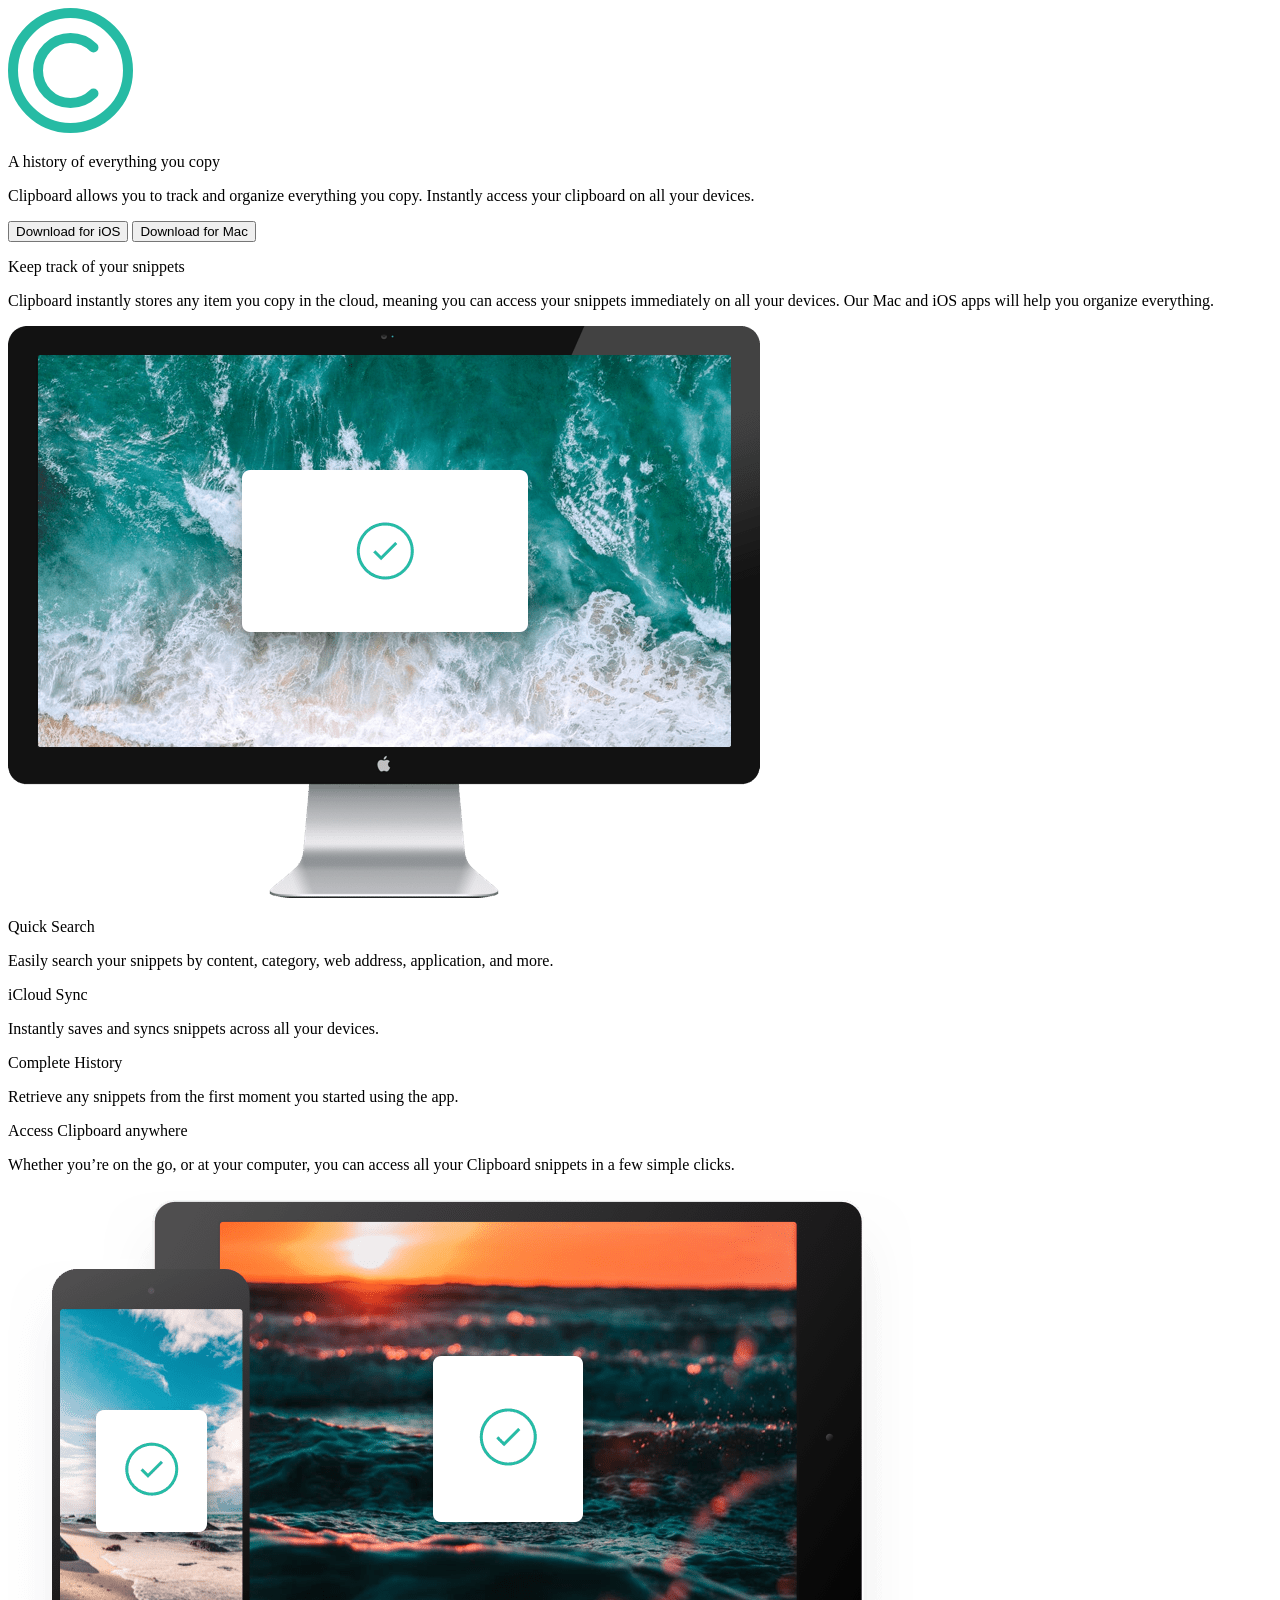
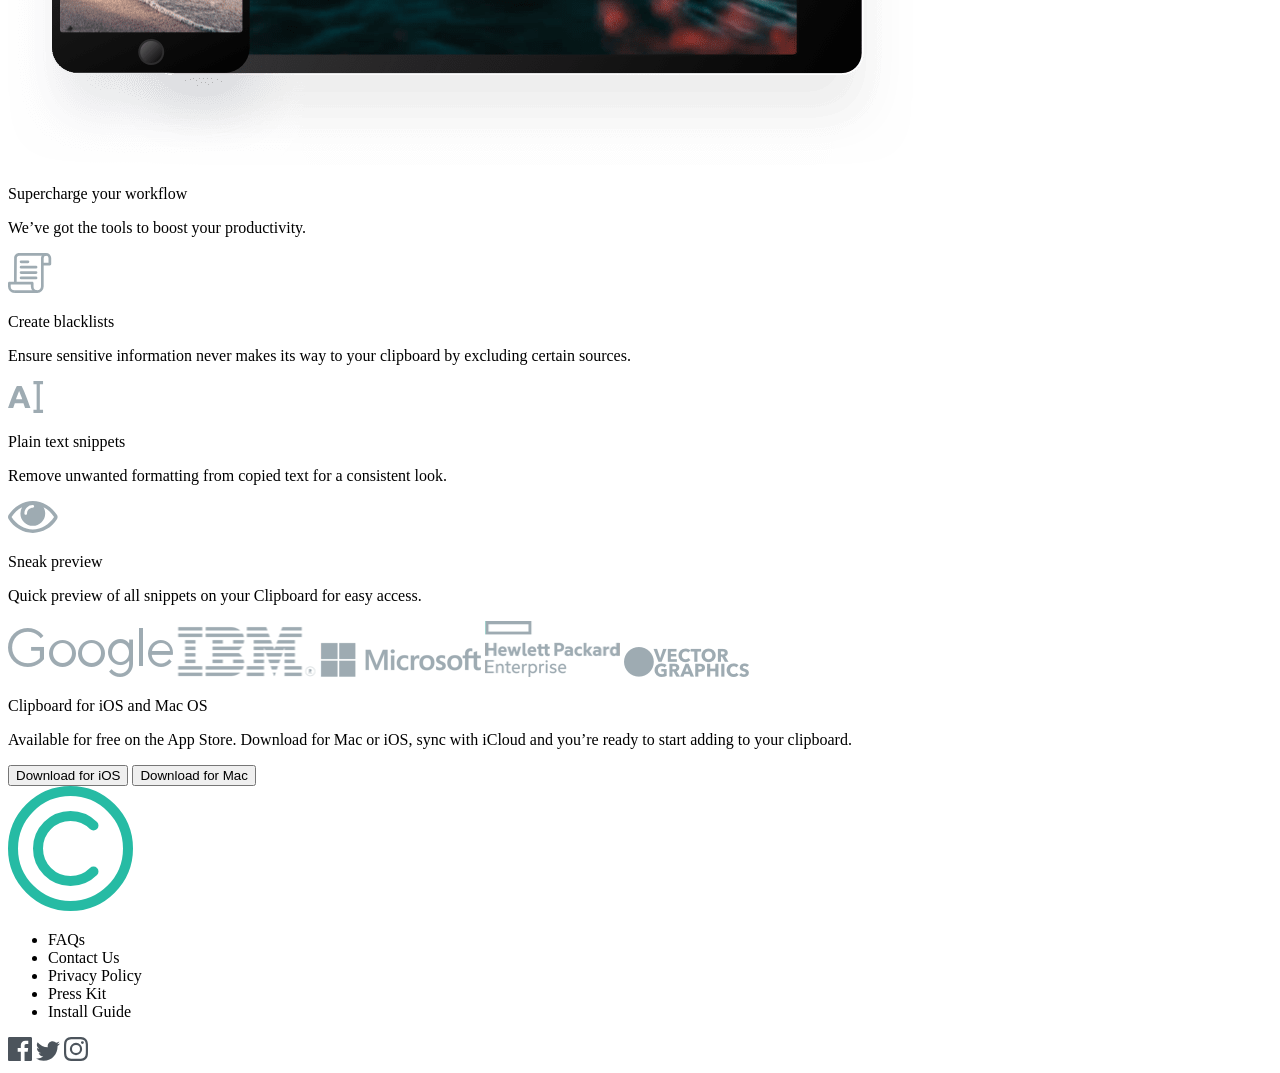
==== index.html @ 2c9db736 "stles file added and padding and margin removed from body" ====
<!DOCTYPE html>
<html lang="en">

<head>
  <meta charset="UTF-8">
  <meta name="viewport" content="width=device-width, initial-scale=1.0">
  <!-- displays site properly based on user's device -->
   <link rel="stylesheet" href="/styles/index.css">
   <link rel="stylesheet" href="/stylesfooter.css">

  <link rel="icon" type="image/png" sizes="32x32" href="./images/favicon-32x32.png">
  

  <title>Frontend Mentor | Clipboard landing page</title>
</head>

<body>

  <div><!--div koko sivulle voi poista jos halua-->
    <!--alue yksi-->

    <div>
      <img src="images/logo.svg">
      <p>
        A history of everything you copy
      </p>

      <p>
        Clipboard allows you to track and organize everything you
        copy. Instantly access your clipboard on all your devices.
      </p>

      <button>
        Download for iOS
      </button>
      <button>
        Download for Mac
      </button>
    </div>

    <!--alue kaksi-->
    <div>
      <p>
        Keep track of your snippets
      </p>

      <p>
        Clipboard instantly stores any item you copy in the cloud,
        meaning you can access your snippets immediately on all your
        devices. Our Mac and iOS apps will help you organize everything.
      </p>

    </div>

    <!--eka grid alue kuva kanssa-->
    <div> <!--tää on div koko gridille-->
      <img src="images/image-computer.png">
      <div>
        <p>
          Quick Search
        </p>

        <p>
          Easily search your snippets by content, category, web address, application, and more.
        </p>

      </div>

      <div>
        <p>
          iCloud Sync
        </p>

        <p>
          Instantly saves and syncs snippets across all your devices.
        </p>

      </div>
      <div>
        <p>
          Complete History
        </p>

        <p>
          Retrieve any snippets from the first moment you started using the app.
        </p>

      </div>
    </div>

    <!--alue kolme-->
    <div>
      <p>
        Access Clipboard anywhere
      </p>

      <p>
        Whether you’re on the go, or at your computer, you can access all your Clipboard
        snippets in a few simple clicks.
      </p>

      <img src="images/image-devices.png">
    </div>

    <!--isoin grid alue-->
    <div>
      <p>
        Supercharge your workflow
      </p>

      <p>
        We’ve got the tools to boost your productivity.
      </p>

      <div>
        <div>
          <img src="images/icon-blacklist.svg">
          <p>
            Create blacklists
          </p>
          <p>
            Ensure sensitive information never makes its way to your clipboard by excluding certain sources.
          </p>
        </div>
        <div>
          <img src="images/icon-text.svg">
          <p>
            Plain text snippets
          </p>
          <p>
            Remove unwanted formatting from copied text for a consistent look.
          </p>
        </div>
        <div>
          <img src="images/icon-preview.svg">
          <p>
            Sneak preview
          </p>
          <p>
            Quick preview of all snippets on your Clipboard for easy access.
          </p>
        </div>
      </div>
      <div>
        <img src="images/logo-google.png">
        <img src="images/logo-ibm.png">
        <img src="images/logo-microsoft.png">
        <img src="images/logo-hp.png">
        <img src="images/logo-vector-graphics.png">
      </div>
    </div>

    <!--alue neljä-->
    <div>
      <p>
        Clipboard for iOS and Mac OS
      </p>
      <p>
        Available for free on the App Store. Download for Mac or iOS, sync with iCloud
        and you’re ready to start adding to your clipboard.
      </p>
      <button>
        Download for iOS
      </button>
      <button>
        Download for Mac
      </button>
    </div>
    <footer class="attribution">
      <div>
        <img class="footer-logo" src="images/logo.svg">
      </div>
      <div>
        <ul class="footer-links">
          <li>FAQs</li>
          <li>Contact Us</li>
          <li>Privacy Policy</li>
          <li>Press Kit</li>
          <li>Install Guide</li>
        </ul>
      </div>
      <div class="footer-social">
        <img src="images/icon-facebook.svg">
        <img src="images/icon-twitter.svg">
        <img src="images/icon-instagram.svg">
      </div>
    </footer>
  </div>
</body>

</html>
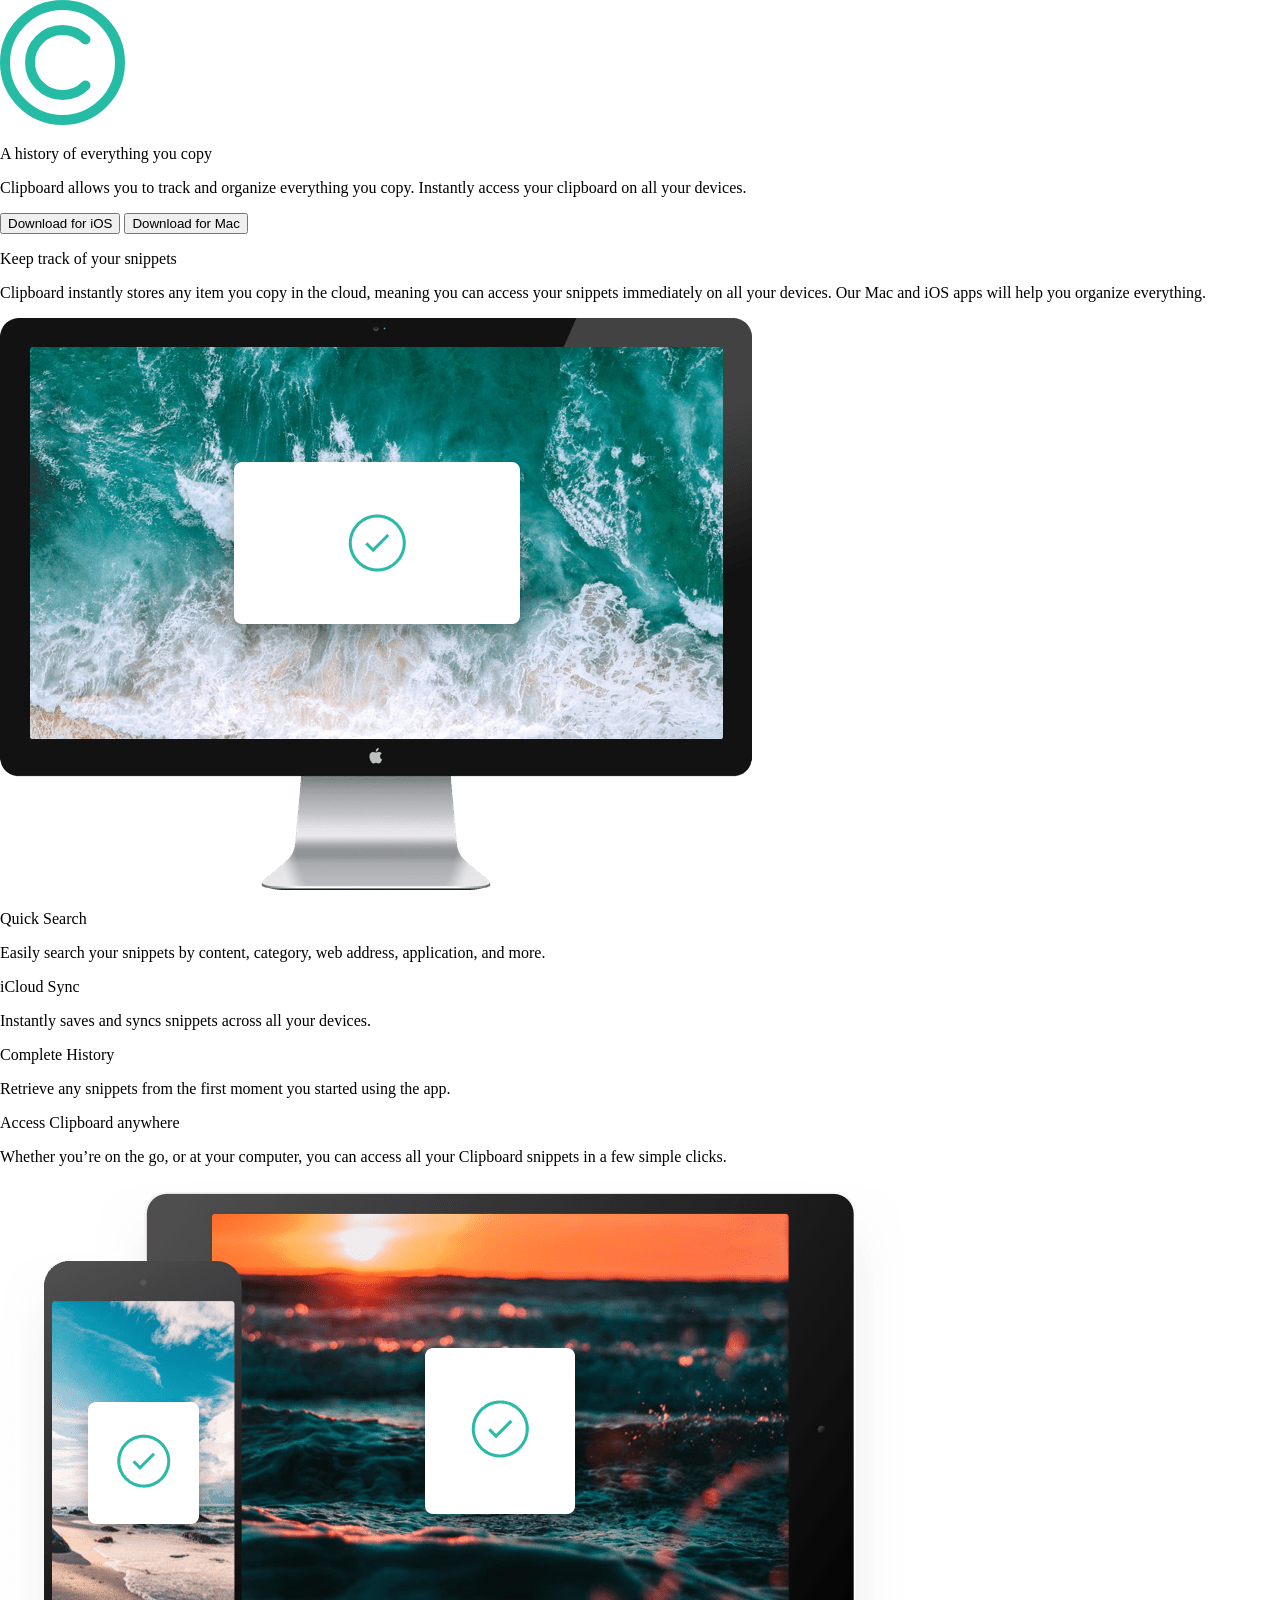
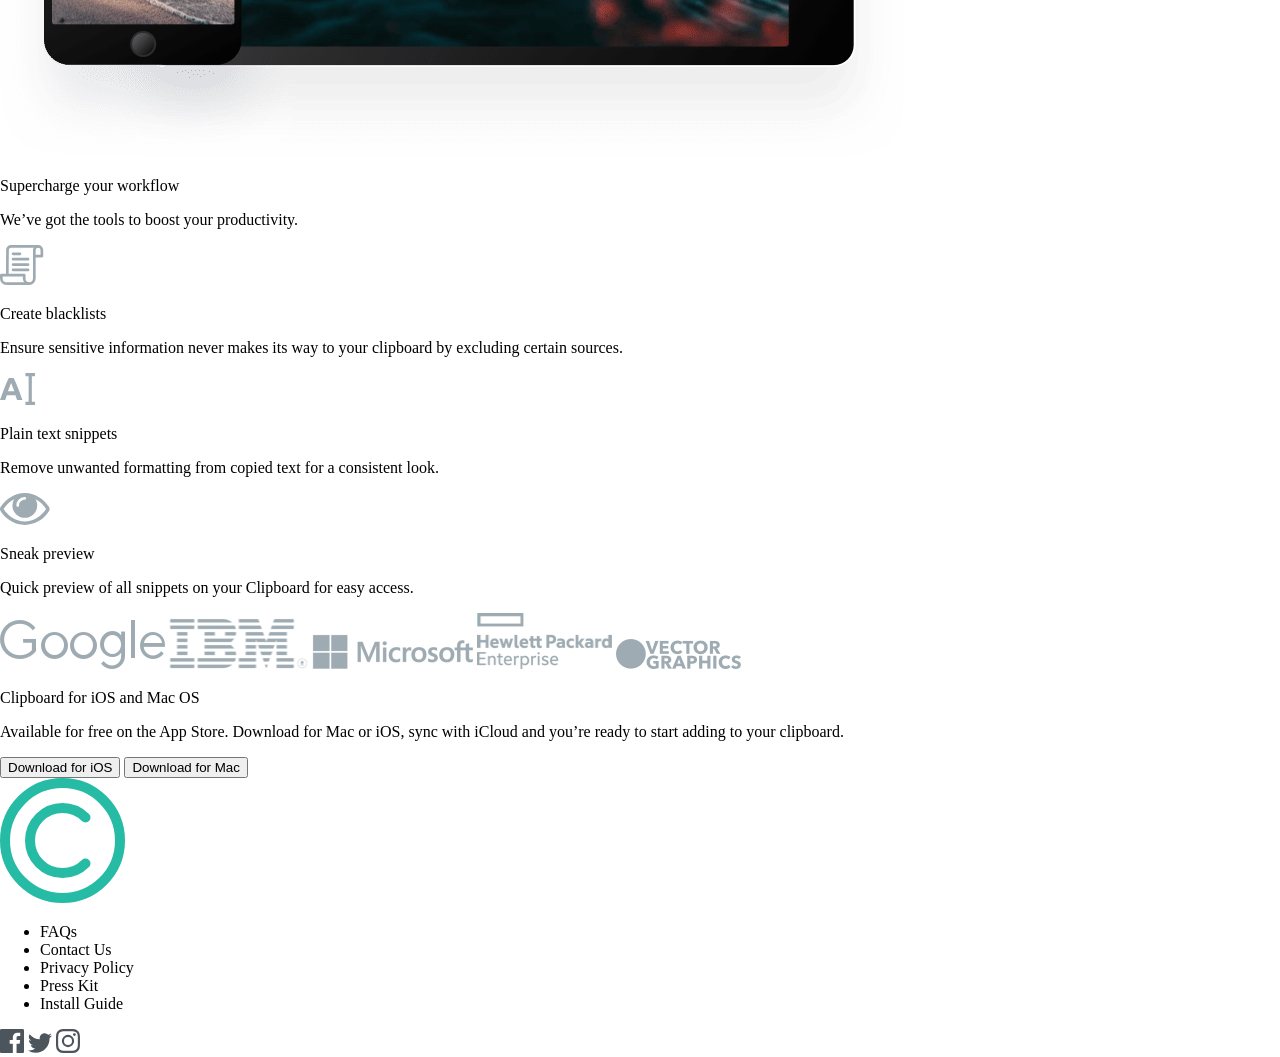
==== commit 4e668464: "grid container added" ====
--- a/index.html
+++ b/index.html
@@ -16,7 +16,7 @@
 
 <body>
 
-  <div><!--div koko sivulle voi poista jos halua-->
+  <div class="grid-container"><!--div koko sivulle voi poista jos halua-->
     <!--alue yksi-->
 
     <div>
--- a/styles/index.css
+++ b/styles/index.css
@@ -0,0 +1,8 @@
+body {
+  margin: 0;
+  padding: 0;
+}
+
+.grid-container {
+
+}
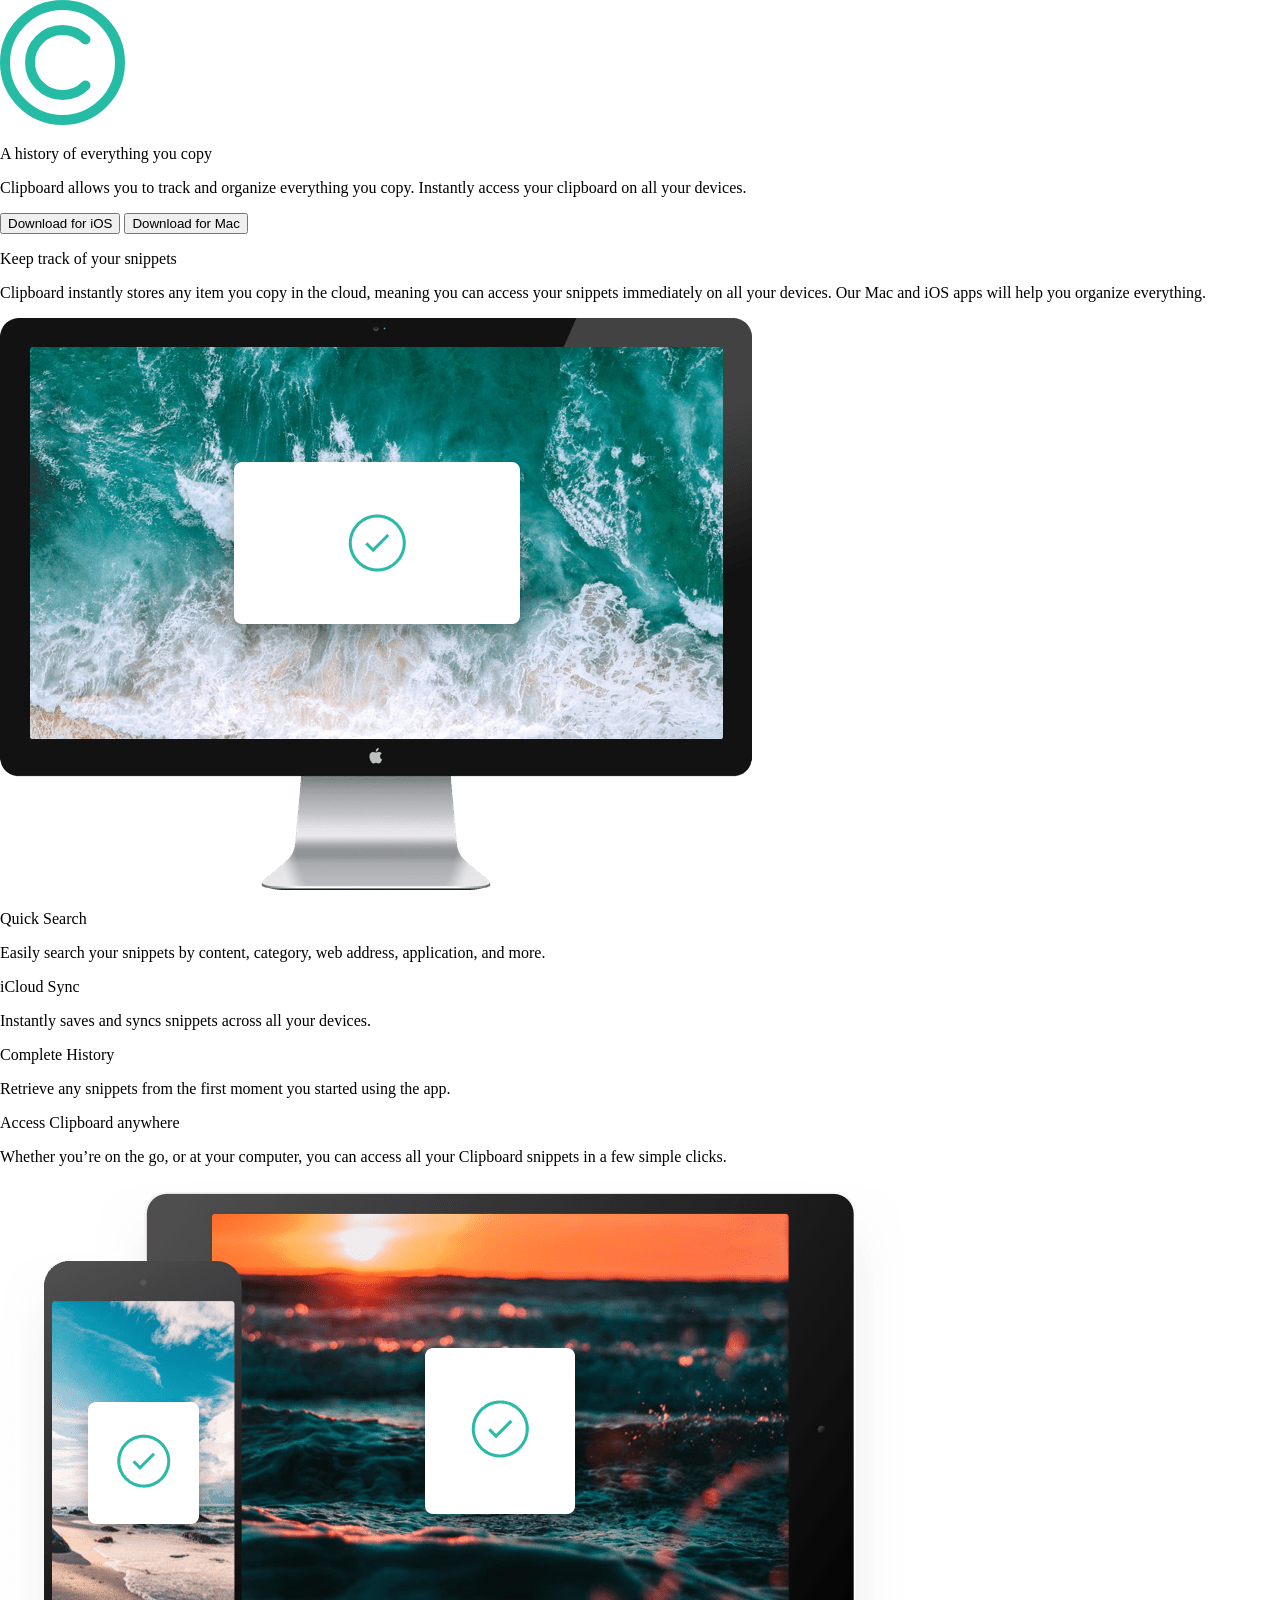
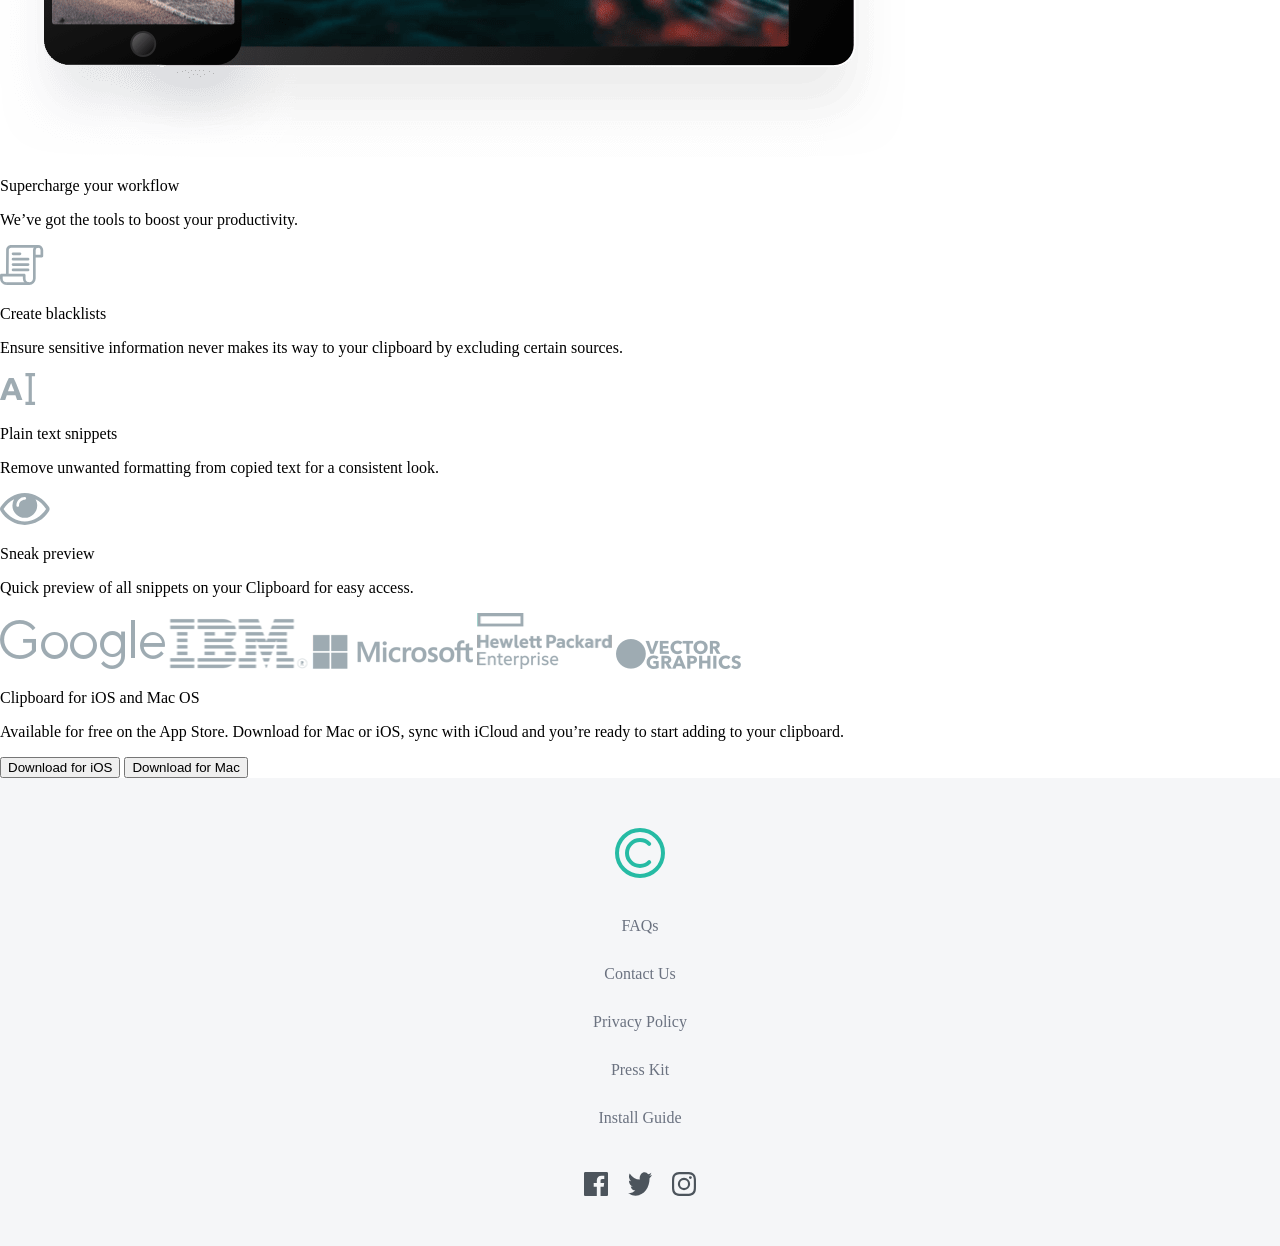
==== commit 65a24413: "phone ver footer update" ====
--- a/index.html
+++ b/index.html
@@ -7,6 +7,7 @@
   <!-- displays site properly based on user's device -->
    <link rel="stylesheet" href="/styles/index.css">
    <link rel="stylesheet" href="/stylesfooter.css">
+   <link rel="stylesheet" href="footer.css">
 
   <link rel="icon" type="image/png" sizes="32x32" href="./images/favicon-32x32.png">
   
--- a/footer.css
+++ b/footer.css
@@ -0,0 +1,25 @@
+.attribution {
+  background-color: rgb(245, 246, 248);
+  display: flex;
+  flex-direction: column;
+  align-items: center;
+  padding: 50px 0;
+}
+
+.footer-logo {
+  width:50px
+}
+
+.footer-links {
+  color: rgb(107, 114, 128);
+  list-style-type: none;
+  text-align: center;
+  line-height: 3;
+  padding: 0;
+  margin: 20px 0 30px 0;
+}
+
+.footer-social {
+  display: flex;
+  gap: 20px;
+}
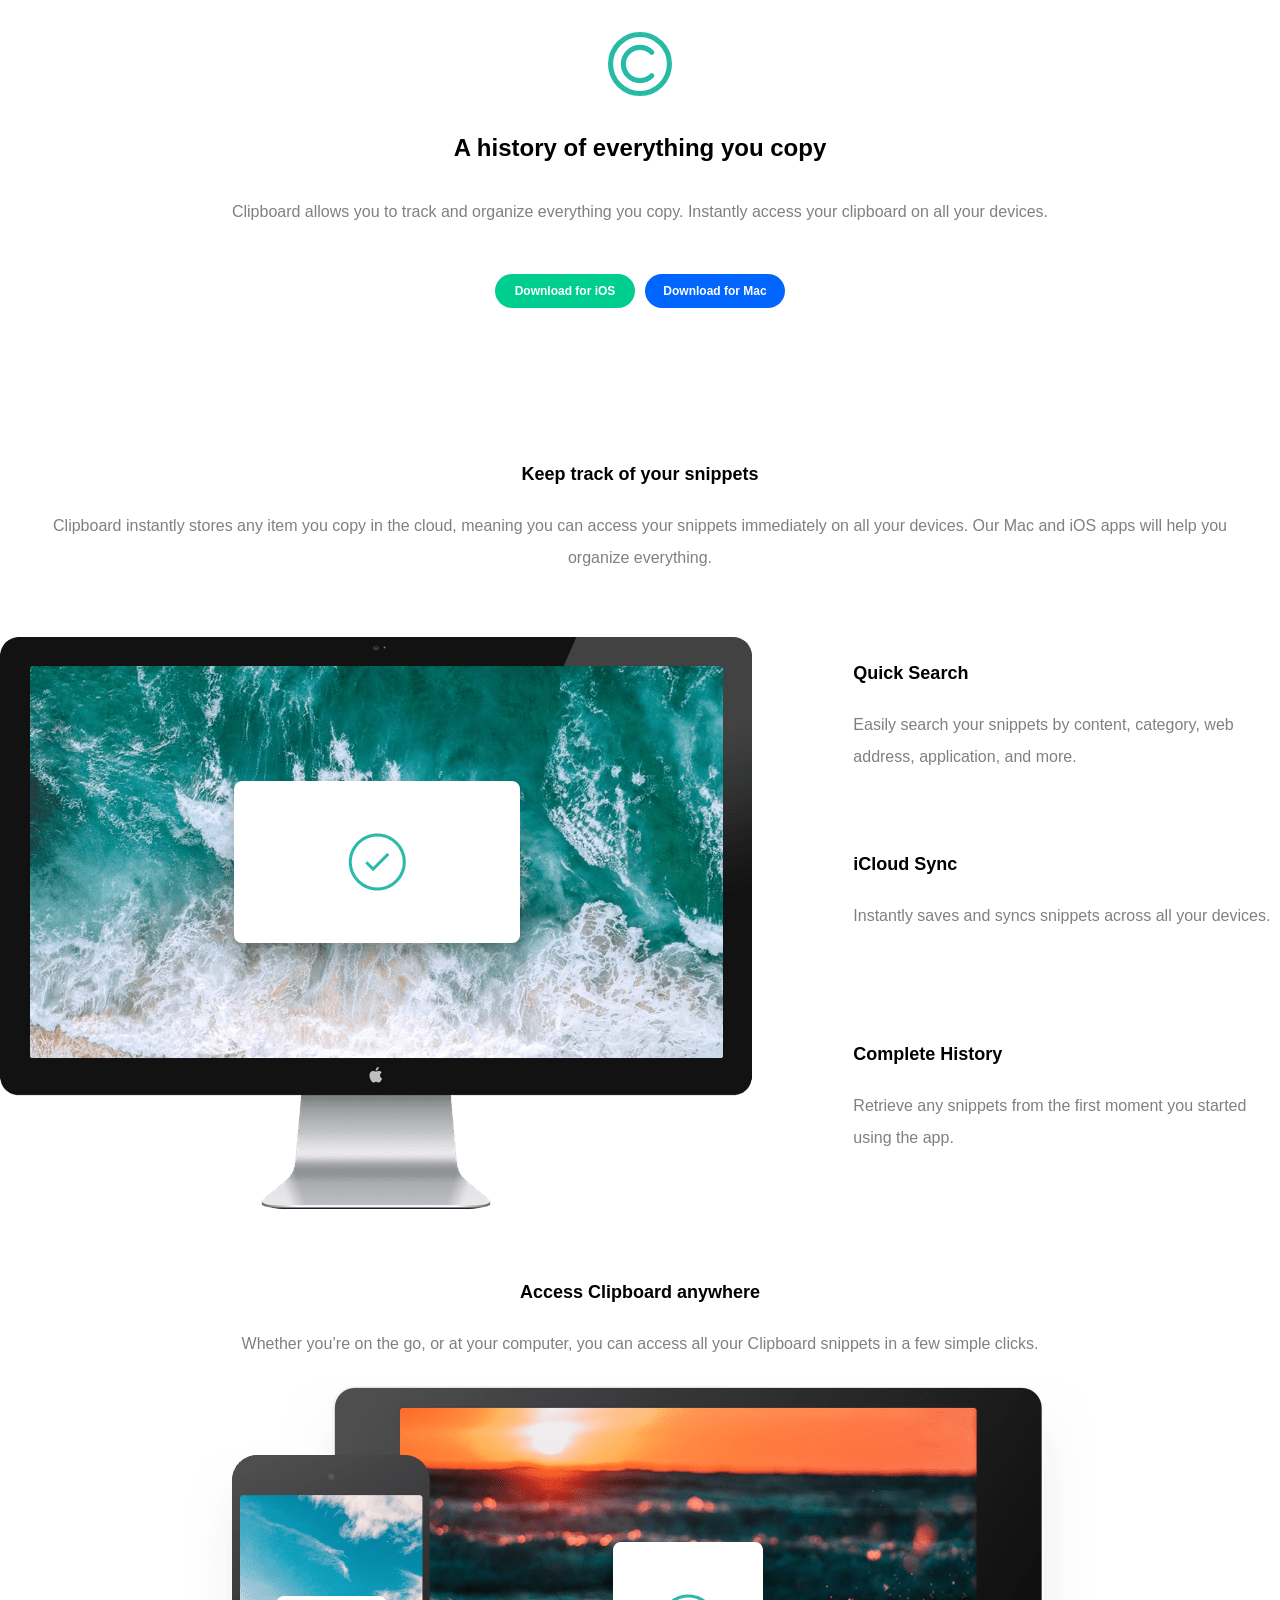
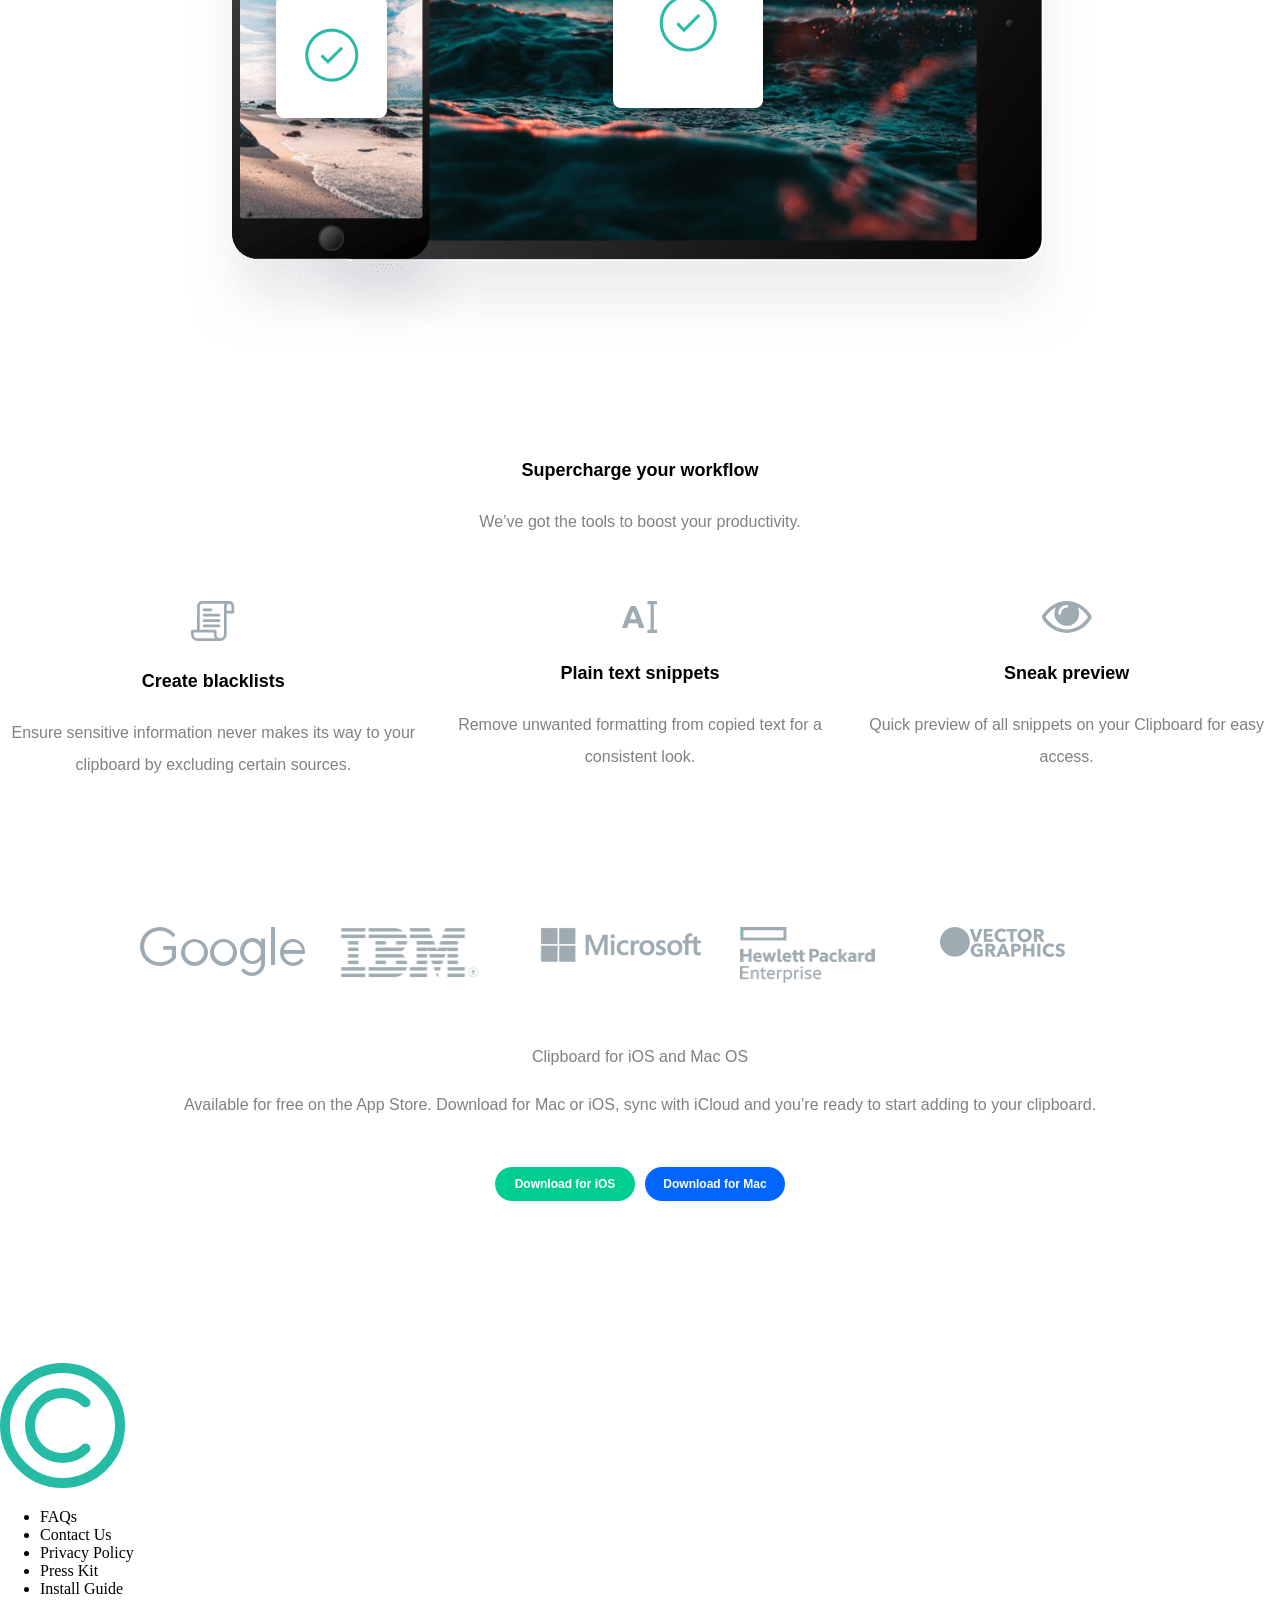
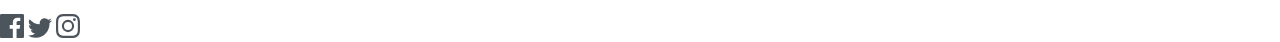
==== commit 9e1a4da6: "desktop css 99% done" ====
--- a/index.html
+++ b/index.html
@@ -7,7 +7,6 @@
   <!-- displays site properly based on user's device -->
    <link rel="stylesheet" href="/styles/index.css">
    <link rel="stylesheet" href="/stylesfooter.css">
-   <link rel="stylesheet" href="footer.css">
 
   <link rel="icon" type="image/png" sizes="32x32" href="./images/favicon-32x32.png">
   
@@ -20,32 +19,35 @@
   <div class="grid-container"><!--div koko sivulle voi poista jos halua-->
     <!--alue yksi-->
 
-    <div>
-      <img src="images/logo.svg">
-      <p>
-        A history of everything you copy
-      </p>
-
-      <p>
-        Clipboard allows you to track and organize everything you
-        copy. Instantly access your clipboard on all your devices.
-      </p>
-
-      <button>
-        Download for iOS
-      </button>
-      <button>
-        Download for Mac
-      </button>
-    </div>
-
-    <!--alue kaksi-->
-    <div>
-      <p>
+    <div class="card">
+      <img class="top-img" src="images/logo.svg">
+      
+        <p class="big-title">
+          A history of everything you copy
+        </p>
+
+        <p>
+          Clipboard allows you to track and organize everything you
+          copy. Instantly access your clipboard on all your devices.
+        </p>
+      
+      
+      <div class="buttons">
+        <button class="ios-button">
+          Download for iOS
+        </button>
+        <button class="mac-button">
+          Download for Mac
+        </button>
+        </div>
+      
+    
+    
+      <p class="title">
         Keep track of your snippets
       </p>
 
-      <p>
+      <p class="text">
         Clipboard instantly stores any item you copy in the cloud,
         meaning you can access your snippets immediately on all your
         devices. Our Mac and iOS apps will help you organize everything.
@@ -54,10 +56,10 @@
     </div>
 
     <!--eka grid alue kuva kanssa-->
-    <div> <!--tää on div koko gridille-->
-      <img src="images/image-computer.png">
-      <div>
-        <p>
+    <div class="card-variant"> <!--tää on div koko gridille-->
+      <img class="box-img" src="images/image-computer.png" style="grid-area: box-1;">
+      <div class="box" style="grid-area: box-2;">
+        <p class="title">
           Quick Search
         </p>
 
@@ -67,8 +69,8 @@
 
       </div>
 
-      <div>
-        <p>
+      <div class="box" style="grid-area: box-3;">
+        <p class="title">
           iCloud Sync
         </p>
 
@@ -77,8 +79,8 @@
         </p>
 
       </div>
-      <div>
-        <p>
+      <div class="box" style="grid-area: box-4;">
+        <p class="title">
           Complete History
         </p>
 
@@ -90,8 +92,8 @@
     </div>
 
     <!--alue kolme-->
-    <div>
-      <p>
+    <div class="card">
+      <p class="title">
         Access Clipboard anywhere
       </p>
 
@@ -104,55 +106,61 @@
     </div>
 
     <!--isoin grid alue-->
-    <div>
-      <p>
+    <div class="card">
+      <p class="title">
         Supercharge your workflow
       </p>
 
+    
       <p>
         We’ve got the tools to boost your productivity.
       </p>
-
-      <div>
-        <div>
+    </div>
+      
+    <div class="features-grid">
+      
+        <div class="feat" style="grid-area: feat-1;">
           <img src="images/icon-blacklist.svg">
-          <p>
+          <p class="title">
             Create blacklists
           </p>
           <p>
             Ensure sensitive information never makes its way to your clipboard by excluding certain sources.
           </p>
         </div>
-        <div>
+        <div class="feat" style="grid-area: feat-2;">
           <img src="images/icon-text.svg">
-          <p>
+          <p class="title">
             Plain text snippets
           </p>
           <p>
             Remove unwanted formatting from copied text for a consistent look.
           </p>
         </div>
-        <div>
+        <div class="feat" style="grid-area: feat-3;">
           <img src="images/icon-preview.svg">
-          <p>
+          <p class="title">
             Sneak preview
           </p>
           <p>
             Quick preview of all snippets on your Clipboard for easy access.
           </p>
         </div>
-      </div>
-      <div>
-        <img src="images/logo-google.png">
-        <img src="images/logo-ibm.png">
-        <img src="images/logo-microsoft.png">
-        <img src="images/logo-hp.png">
-        <img src="images/logo-vector-graphics.png">
-      </div>
-    </div>
+        
+    </div>
+      </div>
+      
+      <div class="logo-grid">
+        <img class="logo" src="images/logo-google.png" style="grid-area: logo-1;">
+        <img class="logo" src="images/logo-ibm.png" style="grid-area: logo-2;">
+        <img class="logo" src="images/logo-microsoft.png" style="grid-area: logo-3;">
+        <img class="logo" src="images/logo-hp.png" style="grid-area: logo-4;">
+        <img class="logo" src="images/logo-vector-graphics.png" style="grid-area: logo-5;">
+      </div>
+    
 
     <!--alue neljä-->
-    <div>
+    <div class="card">
       <p>
         Clipboard for iOS and Mac OS
       </p>
@@ -160,10 +168,10 @@
         Available for free on the App Store. Download for Mac or iOS, sync with iCloud
         and you’re ready to start adding to your clipboard.
       </p>
-      <button>
+      <button class="ios-button">
         Download for iOS
       </button>
-      <button>
+      <button class="mac-button">
         Download for Mac
       </button>
     </div>
--- a/styles/index.css
+++ b/styles/index.css
@@ -3,6 +3,104 @@
   padding: 0;
 }
 
+p {
+  font-family: sans-serif;
+  color: gray;
+  line-height: 2;
+}
+
+button {
+  width: 140px;
+  padding: 10px;
+  border-style: none;
+  border-radius: 75px; 
+  font-weight: bold;
+  color: white;
+  background-color: red;
+  font-size: 12px;
+  margin-bottom: 130px;
+  margin-top: 30px;
+  margin-left: 3px;
+  margin-right: 3px;
+}
+
 .grid-container {
+  display: grid;
+  grid-template-columns: repeat(auto-fit, m);
+  gap: 15px;
+  justify-content: center;
+}
 
-}+.card {
+  padding: 2em;
+  border-radius: 10px;
+  background-color: white;
+  text-align: center;
+}
+
+.card-variant {
+  display: grid;
+  grid-template-columns: 2fr 1fr;
+  grid-template-rows: 1fr 1fr 1fr;
+  grid-template-areas:"box-1 box-2"
+  "box-1 box-3"
+  "box-1 box-4";
+
+}
+
+.features-grid {
+  display: grid;
+  grid-template-columns: 1fr 1fr 1fr;
+  grid-template-areas: "feat-1 feat-2 feat-3";
+}
+
+.feat {
+  text-align: center;
+  margin-bottom: 120px;
+}
+
+.logo-grid {
+  margin: 10px 140px;
+  display: grid;
+  grid-template-columns: 1fr 1fr 1fr 1fr 1fr;
+  grid-template-areas: "logo-1 logo-2 logo-3 logo-4 logo-5";
+}
+
+.box {
+
+}
+
+.box-img {
+  
+}
+
+.top-img {
+  width: 4em;
+}
+
+.big-title {
+  font-weight: bold;
+  font-size: 24px;
+  color: black;
+}
+
+.title {
+  font-weight: bold;
+  font-size: 18px;
+  color: black;
+}
+
+
+.ios-button {
+  background-color: rgb(0, 206, 144);
+}
+
+.mac-button {
+  background-color: rgb(0, 102, 255);
+}
+
+.text {
+  word-break: normal;
+  overflow-wrap: break-word;
+}
+
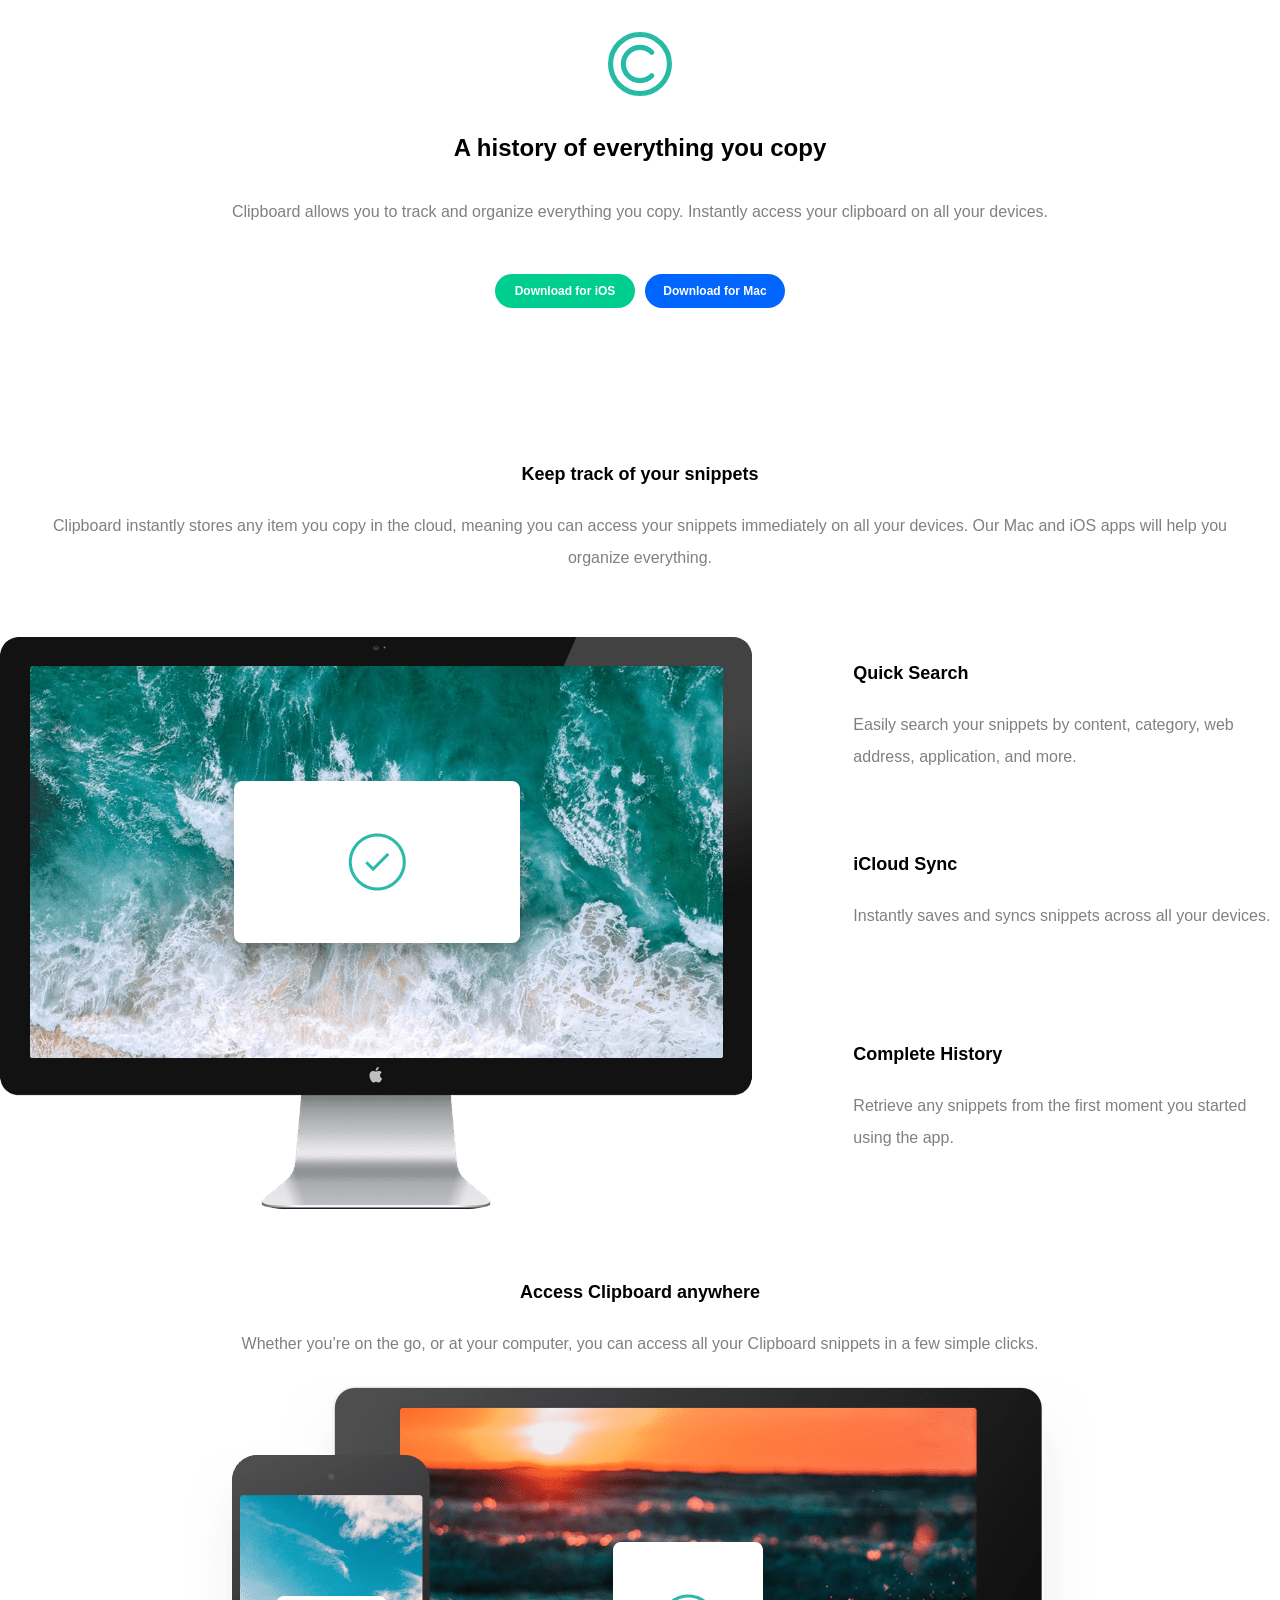
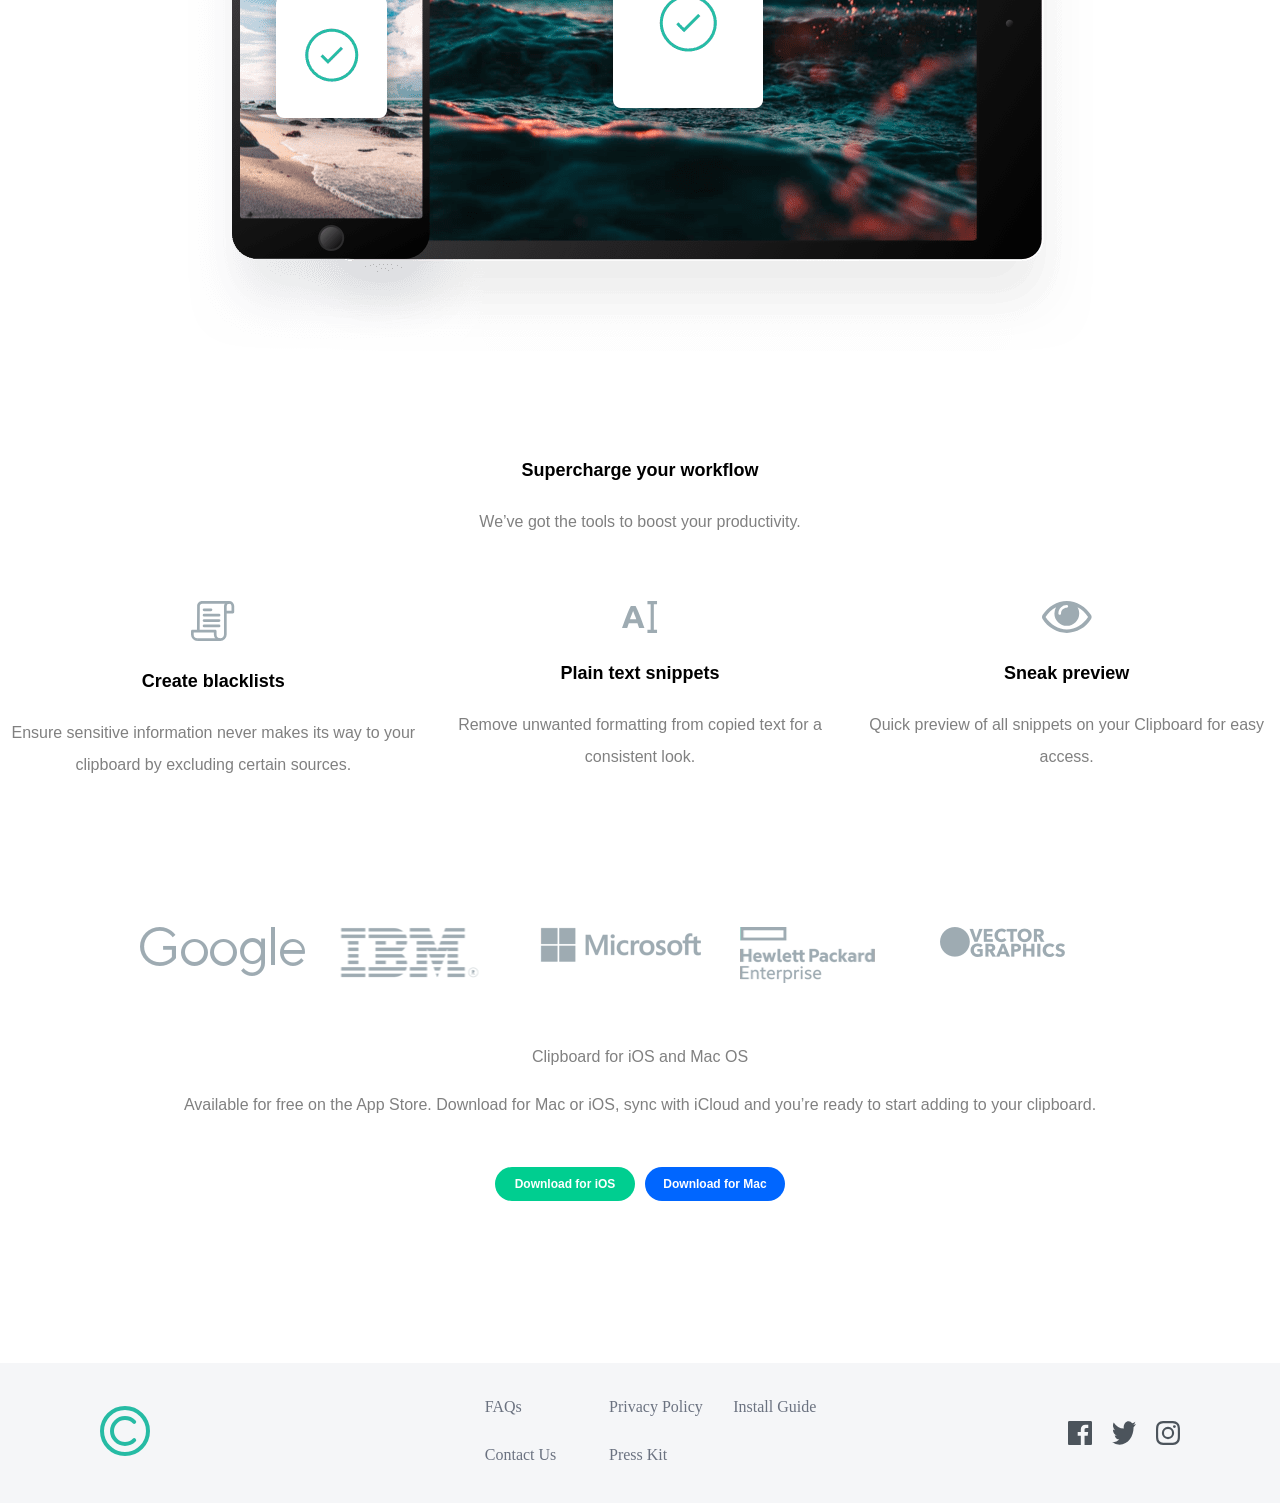
==== commit c2b93803: "Merge branch 'main' of https://github.com/miiguli/groupproject" ====
--- a/index.html
+++ b/index.html
@@ -6,7 +6,7 @@
   <meta name="viewport" content="width=device-width, initial-scale=1.0">
   <!-- displays site properly based on user's device -->
    <link rel="stylesheet" href="/styles/index.css">
-   <link rel="stylesheet" href="/stylesfooter.css">
+   <link rel="stylesheet" href="styles/footer.css">
 
   <link rel="icon" type="image/png" sizes="32x32" href="./images/favicon-32x32.png">
   
@@ -175,17 +175,28 @@
         Download for Mac
       </button>
     </div>
+
     <footer class="attribution">
       <div>
         <img class="footer-logo" src="images/logo.svg">
       </div>
       <div>
         <ul class="footer-links">
-          <li>FAQs</li>
-          <li>Contact Us</li>
-          <li>Privacy Policy</li>
-          <li>Press Kit</li>
-          <li>Install Guide</li>
+          <li>
+            <a>FAQs</a>
+          </li>
+          <li>
+            <a>Contact Us</a>
+          </li>
+          <li>
+            <a>Privacy Policy</a>
+          </li>
+          <li>
+            <a>Press Kit</a>
+          </li>
+          <li>
+            <a>Install Guide</a>
+          </li>
         </ul>
       </div>
       <div class="footer-social">
--- a/styles/footer.css
+++ b/styles/footer.css
@@ -0,0 +1,55 @@
+.attribution {
+  background-color: rgb(245, 246, 248);
+  display: flex;
+  flex-direction: column;
+  align-items: center;
+  padding: 50px 0;
+}
+
+.footer-logo {
+  width:50px
+}
+
+.footer-links {
+  color: rgb(107, 114, 128);
+  list-style-type: none;
+  text-align: center;
+  line-height: 3;
+  padding: 0;
+  margin: 20px 0 30px 0;
+}
+
+.footer-links a:hover {
+  color: rgb(38, 186, 164);
+}
+
+.footer-social {
+  display: flex;
+  gap: 20px;
+}
+
+.footer-social img:hover {
+  filter: brightness(0) saturate(100%) invert(60%) sepia(37%) saturate(792%) hue-rotate(122deg) brightness(95%) contrast(88%);
+}
+
+
+@media (min-width: 800px) {
+  .attribution {
+    flex-direction: row;
+    justify-content: space-between;
+    padding: 20px 100px;
+  }
+
+  .footer-links {
+    text-align: left;
+    margin: 0;
+    display: flex;
+    flex-direction: column;
+    flex-wrap: wrap;
+    height: 100px;
+  }
+
+  li {
+    width: 50%;
+  }
+}
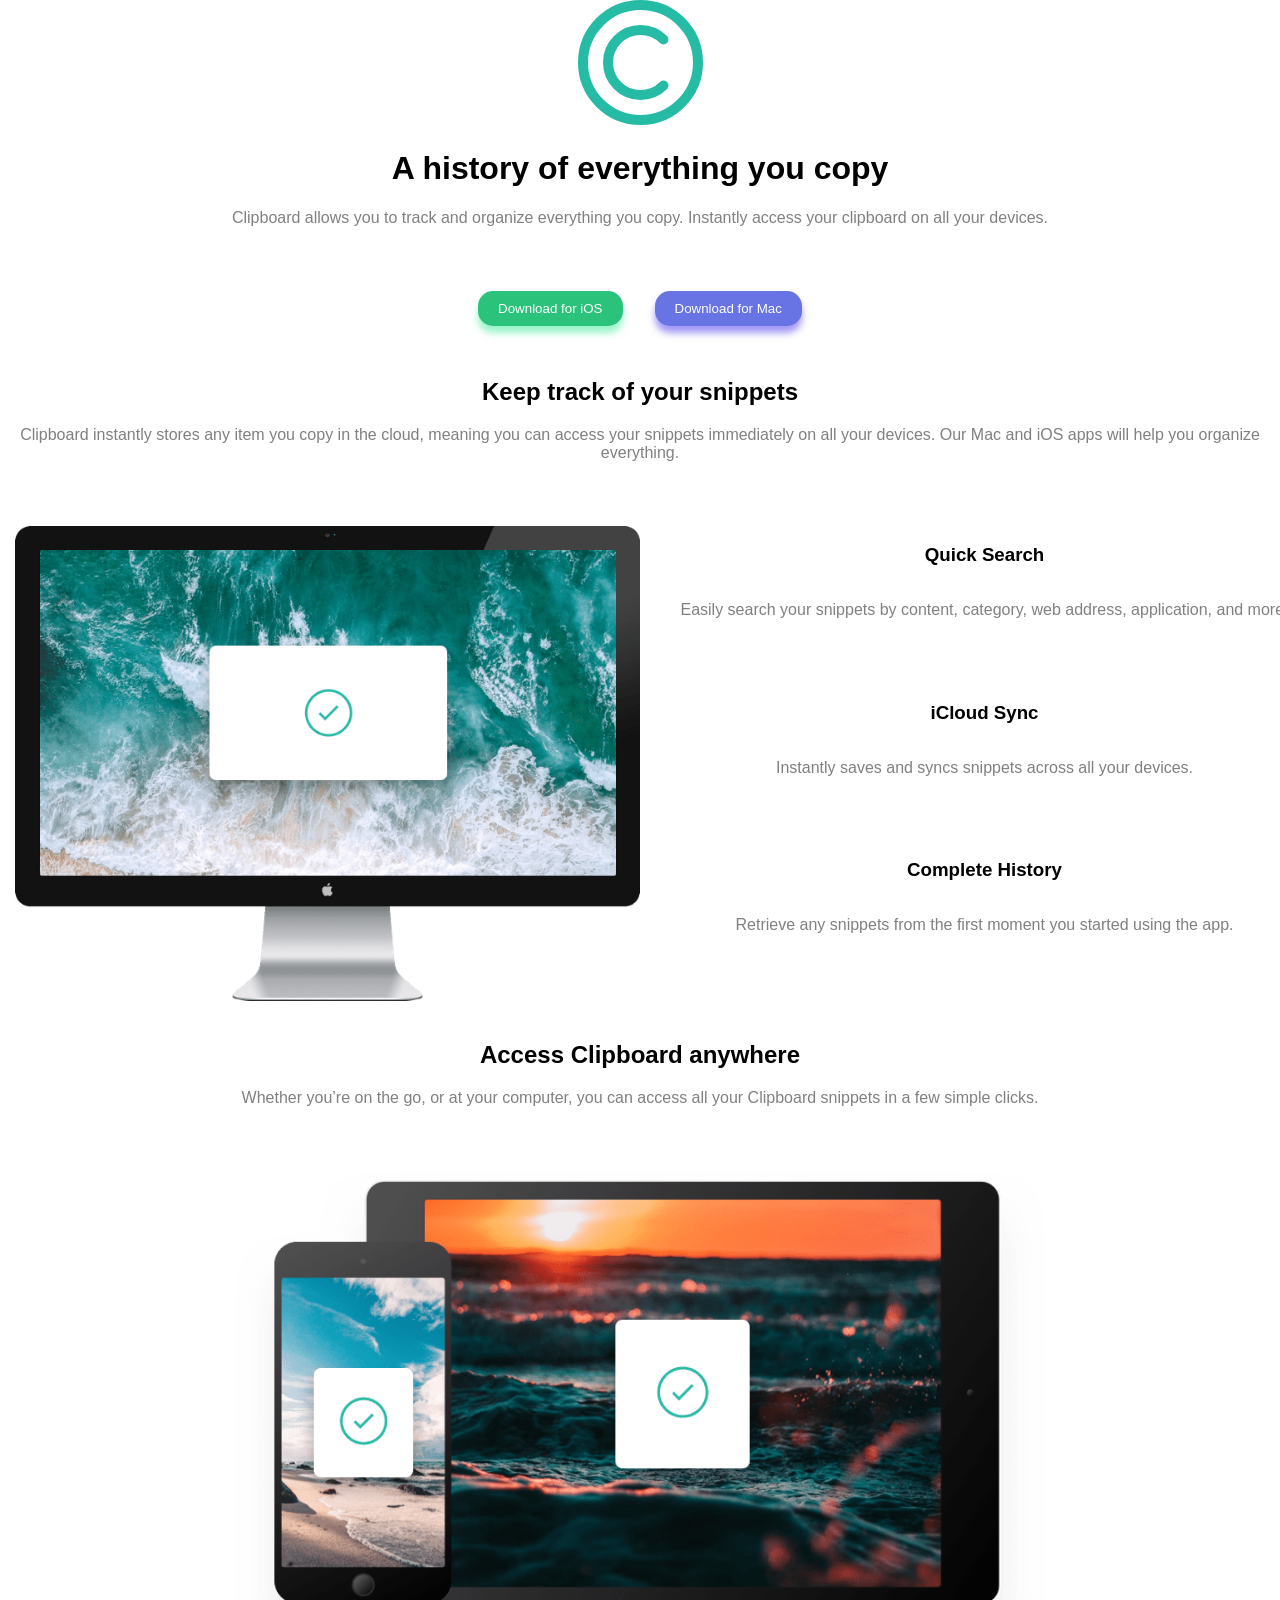
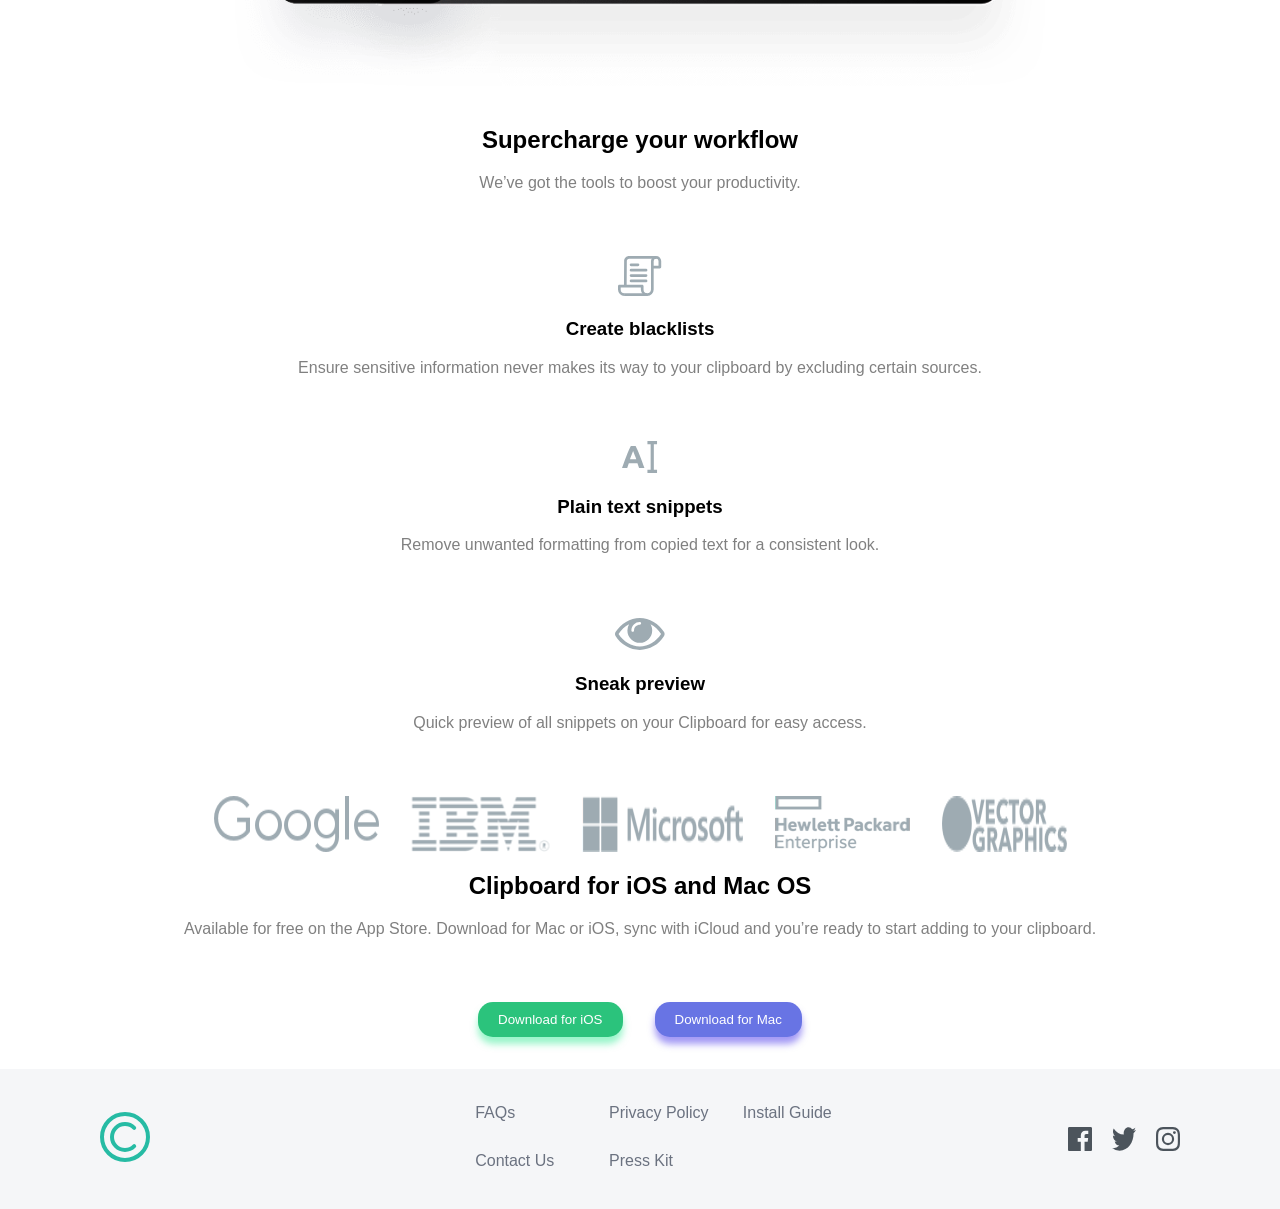
==== commit 2a62538c: "page css" ====
--- a/index.html
+++ b/index.html
@@ -14,198 +14,179 @@
   <title>Frontend Mentor | Clipboard landing page</title>
 </head>
 
-<body>
+<body>   
+  <img class="c-logo" src="images/logo.svg">
+  
+  <h1>
+    A history of everything you copy
+  </h1>
 
-  <div class="grid-container"><!--div koko sivulle voi poista jos halua-->
-    <!--alue yksi-->
+  <p>
+    Clipboard allows you to track and organize everything you
+    copy. Instantly access your clipboard on all your devices.
+  </p>
+  
+  <div class="buttons">
+    <button class="ios-button">
+      Download for iOS
+    </button>
+    <button class="mac-button">
+      Download for Mac
+    </button>
+  </div>
+  
+  <h2>
+    Keep track of your snippets
+  </h2>
 
-    <div class="card">
-      <img class="top-img" src="images/logo.svg">
-      
-        <p class="big-title">
-          A history of everything you copy
-        </p>
+  <p>
+    Clipboard instantly stores any item you copy in the cloud,
+    meaning you can access your snippets immediately on all your
+    devices. Our Mac and iOS apps will help you organize everything.
+  </p>
 
-        <p>
-          Clipboard allows you to track and organize everything you
-          copy. Instantly access your clipboard on all your devices.
-        </p>
-      
-      
-      <div class="buttons">
-        <button class="ios-button">
-          Download for iOS
-        </button>
-        <button class="mac-button">
-          Download for Mac
-        </button>
-        </div>
-      
+  <div class="container">
+    <div class="container-left">
+      <img class="left-img" src="images/image-computer.png">
+    </div>
     
+    <div class="container-right">
+      <h3>
+        Quick Search
+      </h3>
+
+      <p>
+        Easily search your snippets by content, category, web address, application, and more.
+      </p>
     
-      <p class="title">
-        Keep track of your snippets
+      <h3>
+        iCloud Sync
+      </h3>
+
+      <p>
+        Instantly saves and syncs snippets across all your devices.
       </p>
 
-      <p class="text">
-        Clipboard instantly stores any item you copy in the cloud,
-        meaning you can access your snippets immediately on all your
-        devices. Our Mac and iOS apps will help you organize everything.
-      </p>
-
-    </div>
-
-    <!--eka grid alue kuva kanssa-->
-    <div class="card-variant"> <!--tää on div koko gridille-->
-      <img class="box-img" src="images/image-computer.png" style="grid-area: box-1;">
-      <div class="box" style="grid-area: box-2;">
-        <p class="title">
-          Quick Search
-        </p>
-
-        <p>
-          Easily search your snippets by content, category, web address, application, and more.
-        </p>
-
-      </div>
-
-      <div class="box" style="grid-area: box-3;">
-        <p class="title">
-          iCloud Sync
-        </p>
-
-        <p>
-          Instantly saves and syncs snippets across all your devices.
-        </p>
-
-      </div>
-      <div class="box" style="grid-area: box-4;">
-        <p class="title">
-          Complete History
-        </p>
-
-        <p>
-          Retrieve any snippets from the first moment you started using the app.
-        </p>
-
-      </div>
-    </div>
-
-    <!--alue kolme-->
-    <div class="card">
-      <p class="title">
-        Access Clipboard anywhere
-      </p>
+      <h3>
+        Complete History
+      </h3>
 
       <p>
-        Whether you’re on the go, or at your computer, you can access all your Clipboard
-        snippets in a few simple clicks.
-      </p>
-
-      <img src="images/image-devices.png">
-    </div>
-
-    <!--isoin grid alue-->
-    <div class="card">
-      <p class="title">
-        Supercharge your workflow
-      </p>
-
-    
-      <p>
-        We’ve got the tools to boost your productivity.
+        Retrieve any snippets from the first moment you started using the app.
       </p>
     </div>
-      
-    <div class="features-grid">
-      
-        <div class="feat" style="grid-area: feat-1;">
-          <img src="images/icon-blacklist.svg">
-          <p class="title">
-            Create blacklists
-          </p>
-          <p>
-            Ensure sensitive information never makes its way to your clipboard by excluding certain sources.
-          </p>
-        </div>
-        <div class="feat" style="grid-area: feat-2;">
-          <img src="images/icon-text.svg">
-          <p class="title">
-            Plain text snippets
-          </p>
-          <p>
-            Remove unwanted formatting from copied text for a consistent look.
-          </p>
-        </div>
-        <div class="feat" style="grid-area: feat-3;">
-          <img src="images/icon-preview.svg">
-          <p class="title">
-            Sneak preview
-          </p>
-          <p>
-            Quick preview of all snippets on your Clipboard for easy access.
-          </p>
-        </div>
-        
-    </div>
-      </div>
-      
-      <div class="logo-grid">
-        <img class="logo" src="images/logo-google.png" style="grid-area: logo-1;">
-        <img class="logo" src="images/logo-ibm.png" style="grid-area: logo-2;">
-        <img class="logo" src="images/logo-microsoft.png" style="grid-area: logo-3;">
-        <img class="logo" src="images/logo-hp.png" style="grid-area: logo-4;">
-        <img class="logo" src="images/logo-vector-graphics.png" style="grid-area: logo-5;">
-      </div>
+  </div>
     
 
-    <!--alue neljä-->
-    <div class="card">
-      <p>
-        Clipboard for iOS and Mac OS
-      </p>
-      <p>
-        Available for free on the App Store. Download for Mac or iOS, sync with iCloud
-        and you’re ready to start adding to your clipboard.
-      </p>
-      <button class="ios-button">
-        Download for iOS
-      </button>
-      <button class="mac-button">
-        Download for Mac
-      </button>
+
+
+  <h2>
+    Access Clipboard anywhere
+  </h2>
+
+  <p>
+    Whether you’re on the go, or at your computer, you can access all your Clipboard
+    snippets in a few simple clicks.
+  </p>
+  <div class="second-container">
+    <img class="second-image" src="images/image-devices.png">
+  </div>
+    
+
+
+  <h2>
+    Supercharge your workflow
+  </h2>
+
+
+  <p>
+    We’ve got the tools to boost your productivity.
+  </p>
+  
+  <div>
+    <img src="images/icon-blacklist.svg">
+    <h3>
+      Create blacklists
+    </h3>
+    <p>
+      Ensure sensitive information never makes its way to your clipboard by excluding certain sources.
+    </p>
+  
+  
+    <img src="images/icon-text.svg">
+    <h3>
+      Plain text snippets
+    </h3>
+    <p>
+      Remove unwanted formatting from copied text for a consistent look.
+    </p>
+  
+  
+    <img src="images/icon-preview.svg">
+    <h3>
+      Sneak preview
+    </h3>
+    <p>
+      Quick preview of all snippets on your Clipboard for easy access.
+    </p>
+  </div>
+  
+  <div class="logo-container">
+    <img src="images/logo-google.png">
+    <img src="images/logo-ibm.png">
+    <img src="images/logo-microsoft.png">
+    <img src="images/logo-hp.png">
+    <img src="images/logo-vector-graphics.png">
+  </div>
+  
+  
+  <h2>
+    Clipboard for iOS and Mac OS
+  </h2>
+  <p>
+    Available for free on the App Store. Download for Mac or iOS, sync with iCloud
+    and you’re ready to start adding to your clipboard.
+  </p>
+  <div class="buttons">
+    <button class="ios-button">
+      Download for iOS
+    </button>
+    <button class="mac-button">
+      Download for Mac
+    </button>
+  </div>
+  
+  
+
+  <footer class="attribution">
+    <div>
+      <img class="footer-logo" src="images/logo.svg">
     </div>
-
-    <footer class="attribution">
-      <div>
-        <img class="footer-logo" src="images/logo.svg">
-      </div>
-      <div>
-        <ul class="footer-links">
-          <li>
-            <a>FAQs</a>
-          </li>
-          <li>
-            <a>Contact Us</a>
-          </li>
-          <li>
-            <a>Privacy Policy</a>
-          </li>
-          <li>
-            <a>Press Kit</a>
-          </li>
-          <li>
-            <a>Install Guide</a>
-          </li>
-        </ul>
-      </div>
-      <div class="footer-social">
-        <img src="images/icon-facebook.svg">
-        <img src="images/icon-twitter.svg">
-        <img src="images/icon-instagram.svg">
-      </div>
-    </footer>
-  </div>
+    <div>
+      <ul class="footer-links">
+        <li>
+          <a>FAQs</a>
+        </li>
+        <li>
+          <a>Contact Us</a>
+        </li>
+        <li>
+          <a>Privacy Policy</a>
+        </li>
+        <li>
+          <a>Press Kit</a>
+        </li>
+        <li>
+          <a>Install Guide</a>
+        </li>
+      </ul>
+    </div>
+    <div class="footer-social">
+      <img src="images/icon-facebook.svg">
+      <img src="images/icon-twitter.svg">
+      <img src="images/icon-instagram.svg">
+    </div>
+  </footer>
 </body>
 
 </html>
--- a/styles/index.css
+++ b/styles/index.css
@@ -1,106 +1,132 @@
-body {
+body{
+  text-align: center;
   margin: 0;
   padding: 0;
+  font-family: sans-serif;
+}
+p{
+  color: gray;
+  margin-bottom: 4rem;
 }
 
-p {
-  font-family: sans-serif;
-  color: gray;
-  line-height: 2;
+.c-logo{
+  
 }
 
-button {
-  width: 140px;
-  padding: 10px;
-  border-style: none;
-  border-radius: 75px; 
-  font-weight: bold;
-  color: white;
-  background-color: red;
-  font-size: 12px;
-  margin-bottom: 130px;
-  margin-top: 30px;
-  margin-left: 3px;
-  margin-right: 3px;
+button{
+  margin-bottom:2rem ;
 }
 
-.grid-container {
-  display: grid;
-  grid-template-columns: repeat(auto-fit, m);
-  gap: 15px;
+.buttons{
+  display: flex;
+  justify-content: center;
+  gap: 2rem;
+  
+
+}
+
+.ios-button{
+  border: none;
+  border-radius: 15px;
+  padding: 10px 20px;
+  background-color: rgb(43, 195, 124);
+  color: white;
+  box-shadow: 0px 7px 7px rgba(51, 235, 149, 0.5);
+  cursor: pointer;
+  transition: 1;
+  margin-bottom:2rem ;
+}
+.ios-button:active{
+background-color: red;
+
+}
+
+.mac-button{
+  border: none;
+  border-radius: 15px;
+  padding: 10px 20px;
+  background-color: rgb(104, 116, 228);
+  color: white;
+  box-shadow: 0px 7px 7px rgba(72, 51, 235, 0.5);
+  cursor: pointer;
+  transition: 1;
+  margin-bottom:2rem ;
+}
+
+.mac-button:active {
+
+}
+
+.container {
+  display: flex;
+  gap: 2em;
+  margin: 40px auto;
+  padding: 0 15px;
+}
+
+.container-left {
+  flex: 0 0 50%
+}
+
+.left-img {
+  width: 100%;
+  height: auto;
+  display: block;
+}
+
+.container-right {
+  flex: 0 0 50%;
+  display: flex;
+  flex-direction: column;
+  margin-top: 0;
+  margin-bottom: 0;
+  
+  text-align: center;
+}
+
+@media (max-width: 768px) {
+      .container {
+        flex-direction: column;
+      }
+
+      .container-left,
+      .container-right {
+        flex: 0 0 100%;
+      }
+    }
+
+.second-container {
+  max-width: 100%;
+  margin: 40px auto;
+  padding: 0 15px;
+  display: flex;
   justify-content: center;
 }
 
-.card {
-  padding: 2em;
-  border-radius: 10px;
-  background-color: white;
-  text-align: center;
+.second-image {
+  width: 100%;
+  height: auto;
+  max-width: 90vh;
+  display: block;
 }
 
-.card-variant {
-  display: grid;
-  grid-template-columns: 2fr 1fr;
-  grid-template-rows: 1fr 1fr 1fr;
-  grid-template-areas:"box-1 box-2"
-  "box-1 box-3"
-  "box-1 box-4";
+.logo-container {
+  display: flex;
+  gap: 2em;
+  justify-content: center;
+  flex-wrap: wrap;
+}
+
+.logo-container img {
+  max-width: 100%;
+  height: auto;
+  display: block;
+}
+
+@media (max-width: 768px) {
+  .logo-container {
+    flex-direction: column;
+    align-items: center;
+  }
 
 }
-
-.features-grid {
-  display: grid;
-  grid-template-columns: 1fr 1fr 1fr;
-  grid-template-areas: "feat-1 feat-2 feat-3";
-}
-
-.feat {
-  text-align: center;
-  margin-bottom: 120px;
-}
-
-.logo-grid {
-  margin: 10px 140px;
-  display: grid;
-  grid-template-columns: 1fr 1fr 1fr 1fr 1fr;
-  grid-template-areas: "logo-1 logo-2 logo-3 logo-4 logo-5";
-}
-
-.box {
-
-}
-
-.box-img {
-  
-}
-
-.top-img {
-  width: 4em;
-}
-
-.big-title {
-  font-weight: bold;
-  font-size: 24px;
-  color: black;
-}
-
-.title {
-  font-weight: bold;
-  font-size: 18px;
-  color: black;
-}
-
-
-.ios-button {
-  background-color: rgb(0, 206, 144);
-}
-
-.mac-button {
-  background-color: rgb(0, 102, 255);
-}
-
-.text {
-  word-break: normal;
-  overflow-wrap: break-word;
-}
-
